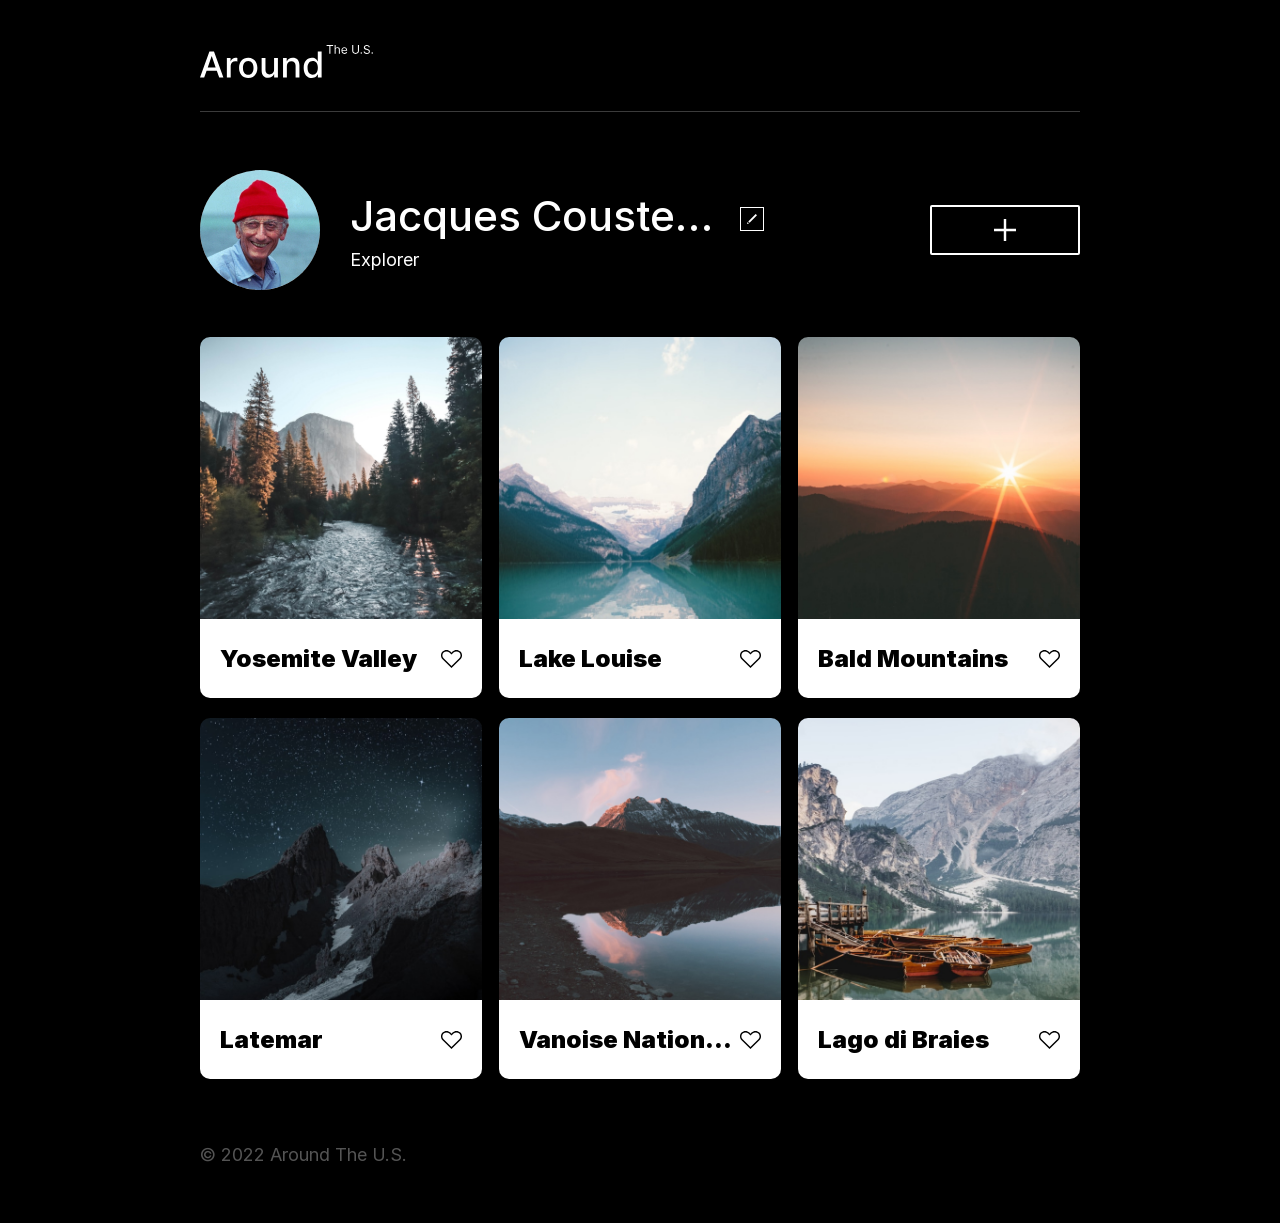
==== index.html @ 06f4f640 "image renames" ====
<!DOCTYPE html>
<html lang="en">
  <head>
    <meta charset="UTF-8" />
    <meta
      name="viewport"
      content="width=device-width, initial-scale=1.0, user-scalable=1.0, minimum-scale=1.0, maximum-scale=1.0"
    />
    <meta content="ie=edge" http-equiv="X-UA-Compatible" />
    <title>Around the U.S.</title>
    <link href="./pages/index.css" rel="stylesheet" />
  </head>
  <body class="page">
    <header class="header page__section">
      <img
        src="./images/logo.svg"
        alt="Around the U.S. Logo"
        class="header__logo"
      />
    </header>
    <main class="content">
      <section class="profile page__section">
        <img src="./images/avatar.jpg" alt="avatar" class="profile__image" />
        <div class="profile__info">
          <h1 class="profile__title">Jacques Cousteau</h1>
          <button class="profile__edit-button" type="button"></button>
          <p class="profile__description">Explorer</p>
        </div>
        <button class="profile__add-button" type="button"></button>
      </section>
      <section class="cards page__section">
        <ul class="cards__list">
          <li class="card">
            <img
              src="./images/yosemite.jpg"
              class="card__image"
              alt="Yosemite Valley"
            />
            <div class="card__description">
              <h2 class="card__title">Yosemite Valley</h2>
              <button class="card__like-button" type="button"></button>
            </div>
          </li>
          <li class="card">
            <img
              src="./images/lake-louise.jpg"
              class="card__image"
              alt="Lake Louise"
            />
            <div class="card__description">
              <h2 class="card__title">Lake Louise</h2>
              <button class="card__like-button"></button>
            </div>
          </li>
          <li class="card">
            <img
              src="./images/bald-mountains.jpg"
              class="card__image"
              alt="Bald Mountains"
            />
            <div class="card__description">
              <h2 class="card__title">Bald Mountains</h2>
              <button class="card__like-button"></button>
            </div>
          </li>
          <li class="card">
            <img src="./images/latemar.jpg" class="card__image" alt="Latemar" />
            <div class="card__description">
              <h2 class="card__title">Latemar</h2>
              <button class="card__like-button"></button>
            </div>
          </li>
          <li class="card">
            <img
              src="./images/vanoise.jpg"
              class="card__image"
              alt="Vanoise National Park"
            />
            <div class="card__description">
              <h2 class="card__title">Vanoise National Park</h2>
              <button class="card__like-button"></button>
            </div>
          </li>
          <li class="card">
            <img
              src="./images/lago.jpg"
              class="card__image"
              alt="Lago di Braies"
            />
            <div class="card__description">
              <h2 class="card__title">Lago di Braies</h2>
              <button class="card__like-button"></button>
            </div>
          </li>
        </ul>
      </section>
    </main>
    <footer class="footer page__section">
      <p class="footer__text">© 2022 Around The U.S.</p>
    </footer>
  </body>
</html>
---- pages/index.css ----
@import url(../vendor/normalize.css);
@import url(../vendor/fonts.css);
@import url(../blocks/page.css);
@import url(../blocks/header.css);
@import url(../blocks/profile.css);
@import url(../blocks/card.css);
@import url(../blocks/cards.css);
@import url(../blocks/footer.css);
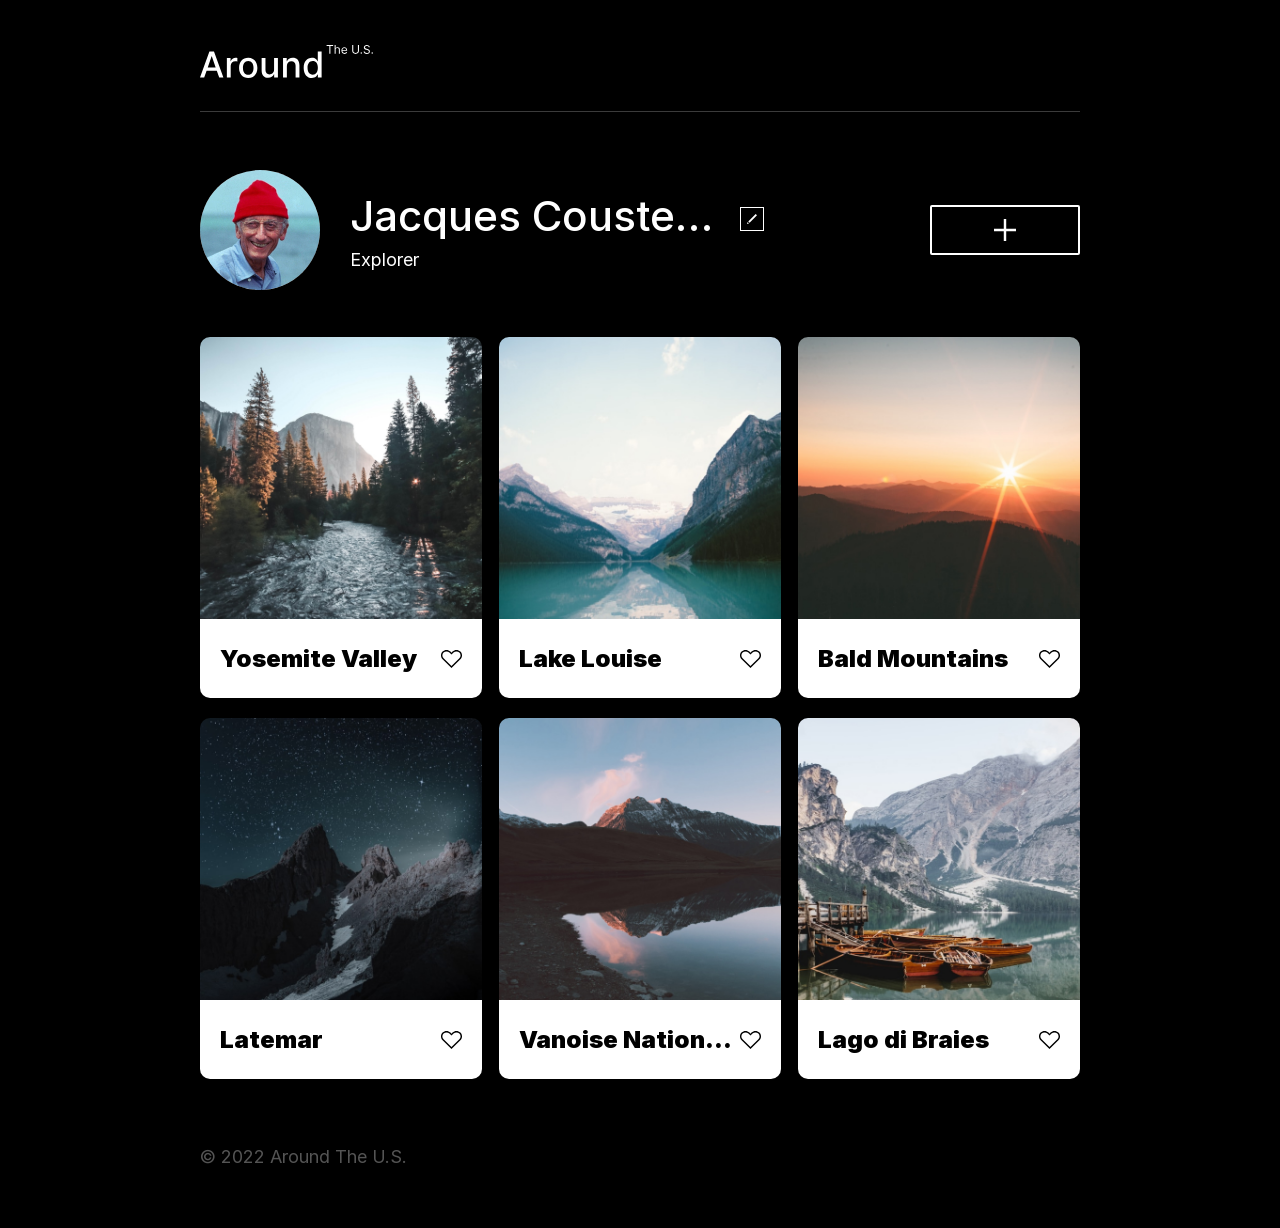
==== commit 78be8c64: "added link to Github pages" ====
--- a/index.html
+++ b/index.html
@@ -49,7 +49,7 @@
             />
             <div class="card__description">
               <h2 class="card__title">Lake Louise</h2>
-              <button class="card__like-button"></button>
+              <button class="card__like-button" type="button"></button>
             </div>
           </li>
           <li class="card">
@@ -60,14 +60,14 @@
             />
             <div class="card__description">
               <h2 class="card__title">Bald Mountains</h2>
-              <button class="card__like-button"></button>
+              <button class="card__like-button" type="button"></button>
             </div>
           </li>
           <li class="card">
             <img src="./images/latemar.jpg" class="card__image" alt="Latemar" />
             <div class="card__description">
               <h2 class="card__title">Latemar</h2>
-              <button class="card__like-button"></button>
+              <button class="card__like-button" type="button"></button>
             </div>
           </li>
           <li class="card">
@@ -78,7 +78,7 @@
             />
             <div class="card__description">
               <h2 class="card__title">Vanoise National Park</h2>
-              <button class="card__like-button"></button>
+              <button class="card__like-button" type="button"></button>
             </div>
           </li>
           <li class="card">
@@ -89,7 +89,7 @@
             />
             <div class="card__description">
               <h2 class="card__title">Lago di Braies</h2>
-              <button class="card__like-button"></button>
+              <button class="card__like-button" type="button"></button>
             </div>
           </li>
         </ul>
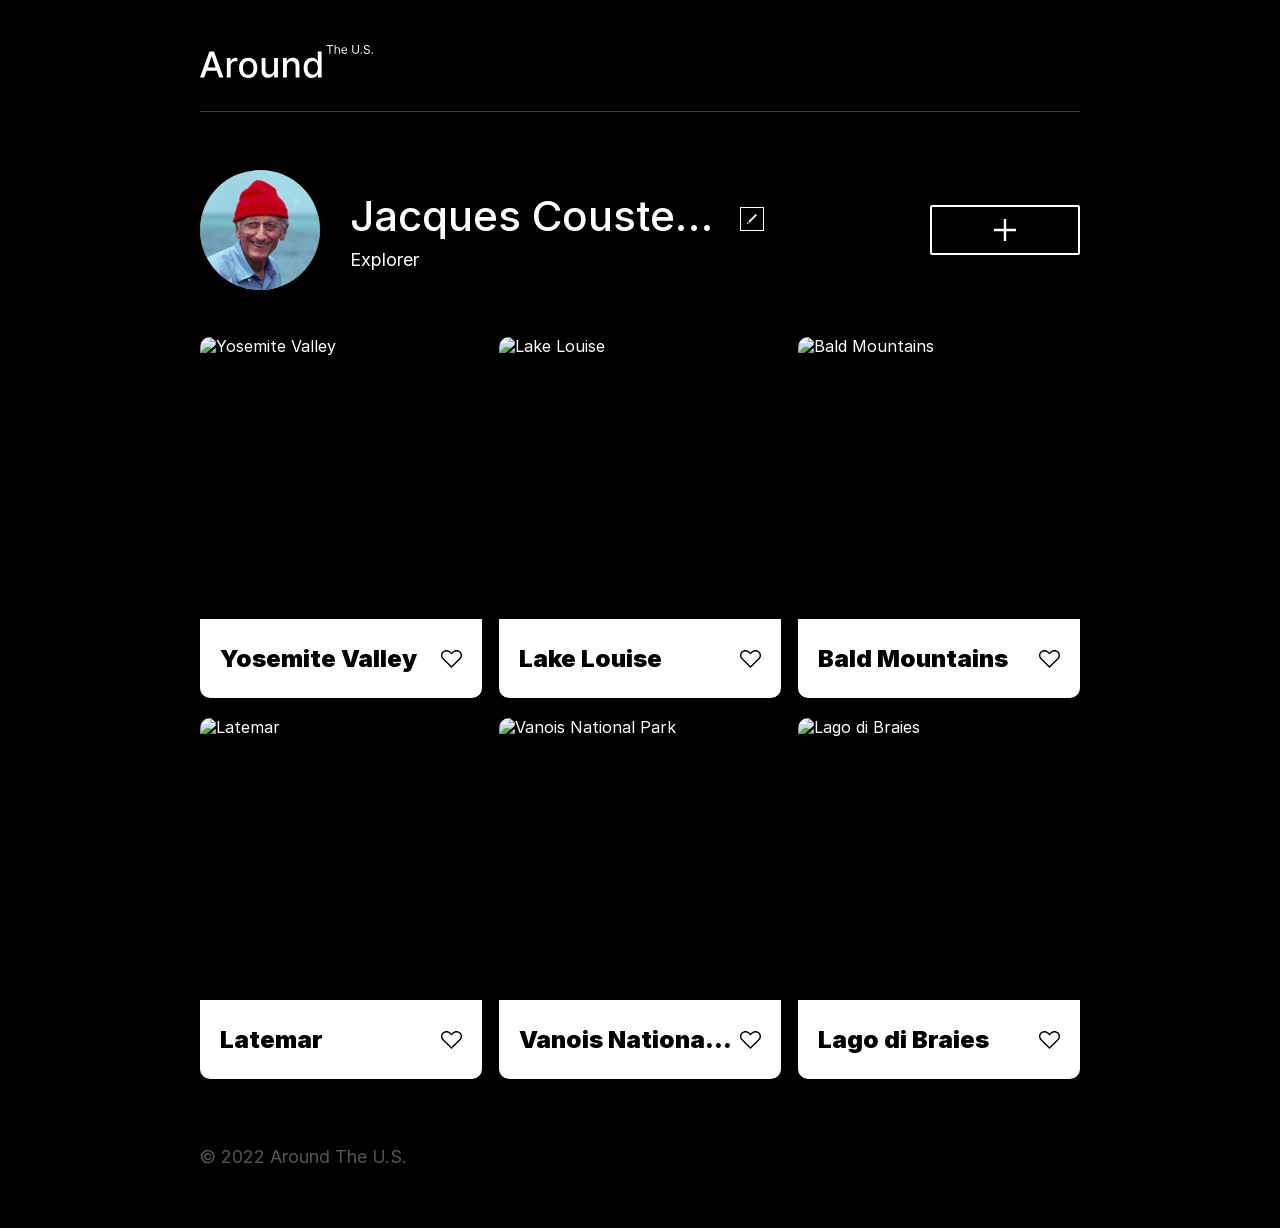
==== commit 6f05b086: "finalized stage 4" ====
--- a/index.html
+++ b/index.html
@@ -23,80 +23,56 @@
         <img src="./images/avatar.jpg" alt="avatar" class="profile__image" />
         <div class="profile__info">
           <h1 class="profile__title">Jacques Cousteau</h1>
-          <button class="profile__edit-button" type="button"></button>
+          <button
+            class="profile__edit-button"
+            id="profile-edit-button"
+            type="button"
+          ></button>
           <p class="profile__description">Explorer</p>
         </div>
         <button class="profile__add-button" type="button"></button>
       </section>
       <section class="cards page__section">
-        <ul class="cards__list">
-          <li class="card">
-            <img
-              src="./images/yosemite.jpg"
-              class="card__image"
-              alt="Yosemite Valley"
-            />
-            <div class="card__description">
-              <h2 class="card__title">Yosemite Valley</h2>
-              <button class="card__like-button" type="button"></button>
-            </div>
-          </li>
-          <li class="card">
-            <img
-              src="./images/lake-louise.jpg"
-              class="card__image"
-              alt="Lake Louise"
-            />
-            <div class="card__description">
-              <h2 class="card__title">Lake Louise</h2>
-              <button class="card__like-button" type="button"></button>
-            </div>
-          </li>
-          <li class="card">
-            <img
-              src="./images/bald-mountains.jpg"
-              class="card__image"
-              alt="Bald Mountains"
-            />
-            <div class="card__description">
-              <h2 class="card__title">Bald Mountains</h2>
-              <button class="card__like-button" type="button"></button>
-            </div>
-          </li>
-          <li class="card">
-            <img src="./images/latemar.jpg" class="card__image" alt="Latemar" />
-            <div class="card__description">
-              <h2 class="card__title">Latemar</h2>
-              <button class="card__like-button" type="button"></button>
-            </div>
-          </li>
-          <li class="card">
-            <img
-              src="./images/vanoise.jpg"
-              class="card__image"
-              alt="Vanoise National Park"
-            />
-            <div class="card__description">
-              <h2 class="card__title">Vanoise National Park</h2>
-              <button class="card__like-button" type="button"></button>
-            </div>
-          </li>
-          <li class="card">
-            <img
-              src="./images/lago.jpg"
-              class="card__image"
-              alt="Lago di Braies"
-            />
-            <div class="card__description">
-              <h2 class="card__title">Lago di Braies</h2>
-              <button class="card__like-button" type="button"></button>
-            </div>
-          </li>
-        </ul>
+        <ul class="cards__list"></ul>
       </section>
     </main>
     <footer class="footer page__section">
       <p class="footer__text">© 2022 Around The U.S.</p>
     </footer>
+    <div class="modal" id="profile-edit-modal">
+      <div class="modal__container">
+        <button class="modal__close" aria-label="Close"></button>
+        <h2 class="modal__title">Edit profile</h2>
+        <form class="modal__form">
+          <input
+            class="modal__input"
+            type="text"
+            name="title"
+            id="profile-title"
+            placeholder="Name"
+            required
+          />
+          <input
+            class="modal__input"
+            type="text"
+            name="description"
+            id="profile-description"
+            placeholder="Description"
+            required
+          />
+          <button type="submit" class="modal__button">Save</button>
+        </form>
+      </div>
+    </div>
+    <template id="card-template">
+      <li class="card">
+        <img src="" class="card__image" alt="" />
+        <div class="card__description">
+          <h2 class="card__title"></h2>
+          <button class="card__like-button" type="button"></button>
+        </div>
+      </li>
+    </template>
+    <script src="./scripts/index.js"></script>
   </body>
 </html>
--- a/pages/index.css
+++ b/pages/index.css
@@ -6,3 +6,4 @@
 @import url(../blocks/card.css);
 @import url(../blocks/cards.css);
 @import url(../blocks/footer.css);
+@import url(../blocks/modal.css);
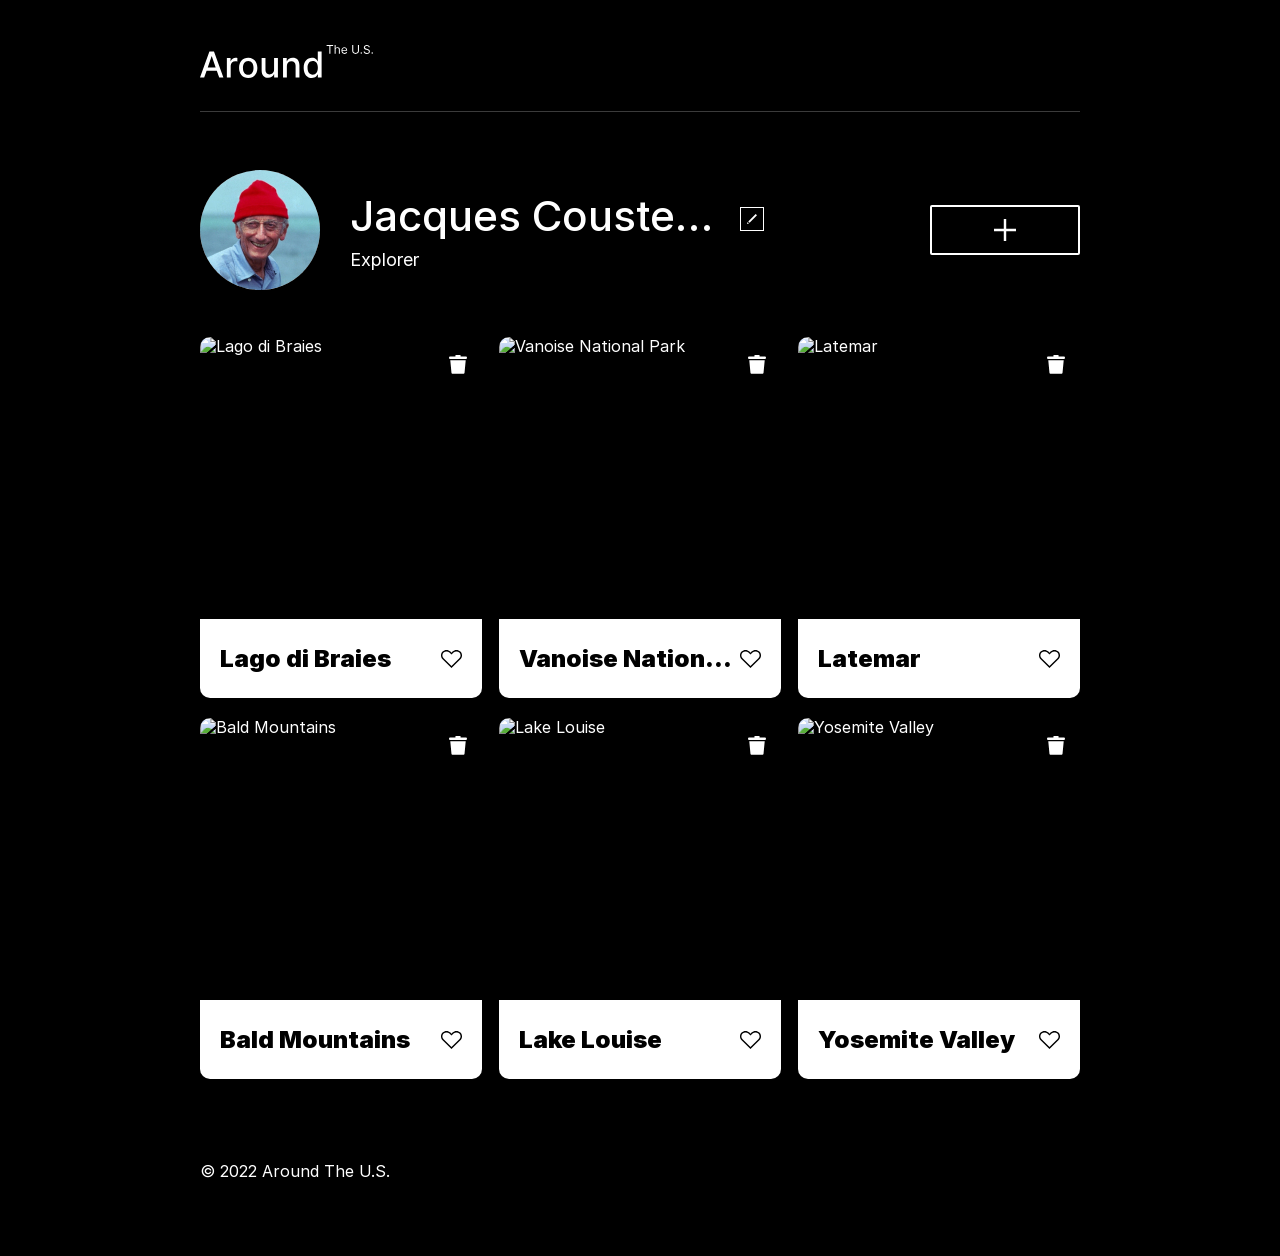
==== commit 59bbeeb4: "implement validation" ====
--- a/index.html
+++ b/index.html
@@ -2,77 +2,160 @@
 <html lang="en">
   <head>
     <meta charset="UTF-8" />
-    <meta
-      name="viewport"
-      content="width=device-width, initial-scale=1.0, user-scalable=1.0, minimum-scale=1.0, maximum-scale=1.0"
-    />
-    <meta content="ie=edge" http-equiv="X-UA-Compatible" />
-    <title>Around the U.S.</title>
-    <link href="./pages/index.css" rel="stylesheet" />
+    <meta name="viewport" content="width=device-width, initial-scale=1.0" />
+    <title>Around The U.S.</title>
+    <link rel="stylesheet" href="./pages/index.css" />
   </head>
   <body class="page">
-    <header class="header page__section">
-      <img
-        src="./images/logo.svg"
-        alt="Around the U.S. Logo"
-        class="header__logo"
-      />
-    </header>
-    <main class="content">
-      <section class="profile page__section">
-        <img src="./images/avatar.jpg" alt="avatar" class="profile__image" />
-        <div class="profile__info">
-          <h1 class="profile__title">Jacques Cousteau</h1>
+    <div class="page__content">
+      <header class="header page__section">
+        <img
+          src="./images/logo.svg"
+          alt="Around the U.S. Logo"
+          class="header__logo"
+        />
+      </header>
+
+      <main class="content">
+        <section class="profile page__section">
+          <img src="./images/avatar.jpg" alt="avatar" class="profile__image" />
+          <div class="profile__info">
+            <h1 class="profile__title" id="profile-title">Jacques Cousteau</h1>
+            <button
+              class="profile__edit-button"
+              type="button"
+              aria-label="Edit profile"
+            ></button>
+            <p class="profile__description" id="profile-description">
+              Explorer
+            </p>
+          </div>
           <button
-            class="profile__edit-button"
-            id="profile-edit-button"
+            class="profile__add-button"
             type="button"
+            aria-label="Add card"
           ></button>
-          <p class="profile__description">Explorer</p>
-        </div>
-        <button class="profile__add-button" type="button"></button>
-      </section>
-      <section class="cards page__section">
-        <ul class="cards__list"></ul>
-      </section>
-    </main>
-    <footer class="footer page__section">
-      <p class="footer__text">© 2022 Around The U.S.</p>
-    </footer>
+        </section>
+
+        <section class="cards page__section">
+          <ul class="cards__list"></ul>
+        </section>
+      </main>
+
+      <footer class="footer page__section">
+        <p class="footer__copyright">&copy; 2022 Around The U.S.</p>
+      </footer>
+    </div>
+
+    <!-- Edit Profile Modal -->
     <div class="modal" id="profile-edit-modal">
       <div class="modal__container">
-        <button class="modal__close" aria-label="Close"></button>
+        <button
+          class="modal__close"
+          type="button"
+          aria-label="Close modal"
+        ></button>
         <h2 class="modal__title">Edit profile</h2>
-        <form class="modal__form">
+        <form class="modal__form" name="profile-edit-form" novalidate>
           <input
             class="modal__input"
             type="text"
             name="title"
-            id="profile-title"
+            id="profile-title-input"
             placeholder="Name"
             required
+            minlength="2"
+            maxlength="40"
           />
+          <span class="modal__error" id="profile-title-input-error"></span>
           <input
             class="modal__input"
             type="text"
             name="description"
-            id="profile-description"
-            placeholder="Description"
+            id="profile-description-input"
+            placeholder="Explorer"
             required
+            minlength="2"
+            maxlength="200"
           />
-          <button type="submit" class="modal__button">Save</button>
+          <span
+            class="modal__error"
+            id="profile-description-input-error"
+          ></span>
+          <button class="modal__button" type="submit" disabled>Save</button>
         </form>
       </div>
     </div>
+
+    <!-- Add Card Modal -->
+    <div class="modal" id="add-card-modal">
+      <div class="modal__container">
+        <button
+          class="modal__close"
+          type="button"
+          aria-label="Close modal"
+        ></button>
+        <h2 class="modal__title">New place</h2>
+        <form class="modal__form" name="add-card-form">
+          <input
+            class="modal__input"
+            type="text"
+            name="title"
+            id="card-title"
+            placeholder="Title"
+            required
+            minlength="1"
+            maxlength="30"
+          />
+          <span class="modal__error" id="card-title-error"></span>
+          <input
+            class="modal__input"
+            type="url"
+            name="link"
+            id="card-url"
+            placeholder="Image URL"
+            required
+          />
+          <span class="modal__error" id="card-url-error"></span>
+          <button class="modal__button" type="submit" disabled>Create</button>
+        </form>
+      </div>
+    </div>
+
+    <!-- Preview Image Modal -->
+    <div class="modal" id="preview-image-modal">
+      <div class="modal__container modal__container_type_image">
+        <button
+          class="modal__close"
+          type="button"
+          aria-label="Close modal"
+        ></button>
+        <img class="modal__image" src="#" alt="" />
+        <p class="modal__caption"></p>
+      </div>
+    </div>
+
+    <!-- Card Template -->
     <template id="card-template">
       <li class="card">
-        <img src="" class="card__image" alt="" />
+        <button
+          class="card__delete-button"
+          type="button"
+          aria-label="Delete card"
+        ></button>
+        <img class="card__image" src="" alt="" />
         <div class="card__description">
           <h2 class="card__title"></h2>
-          <button class="card__like-button" type="button"></button>
+          <button
+            class="card__like-button"
+            type="button"
+            aria-label="Like card"
+          ></button>
         </div>
       </li>
     </template>
+
     <script src="./scripts/index.js"></script>
+    <script src="./scripts/validation.js"></script>
   </body>
 </html>
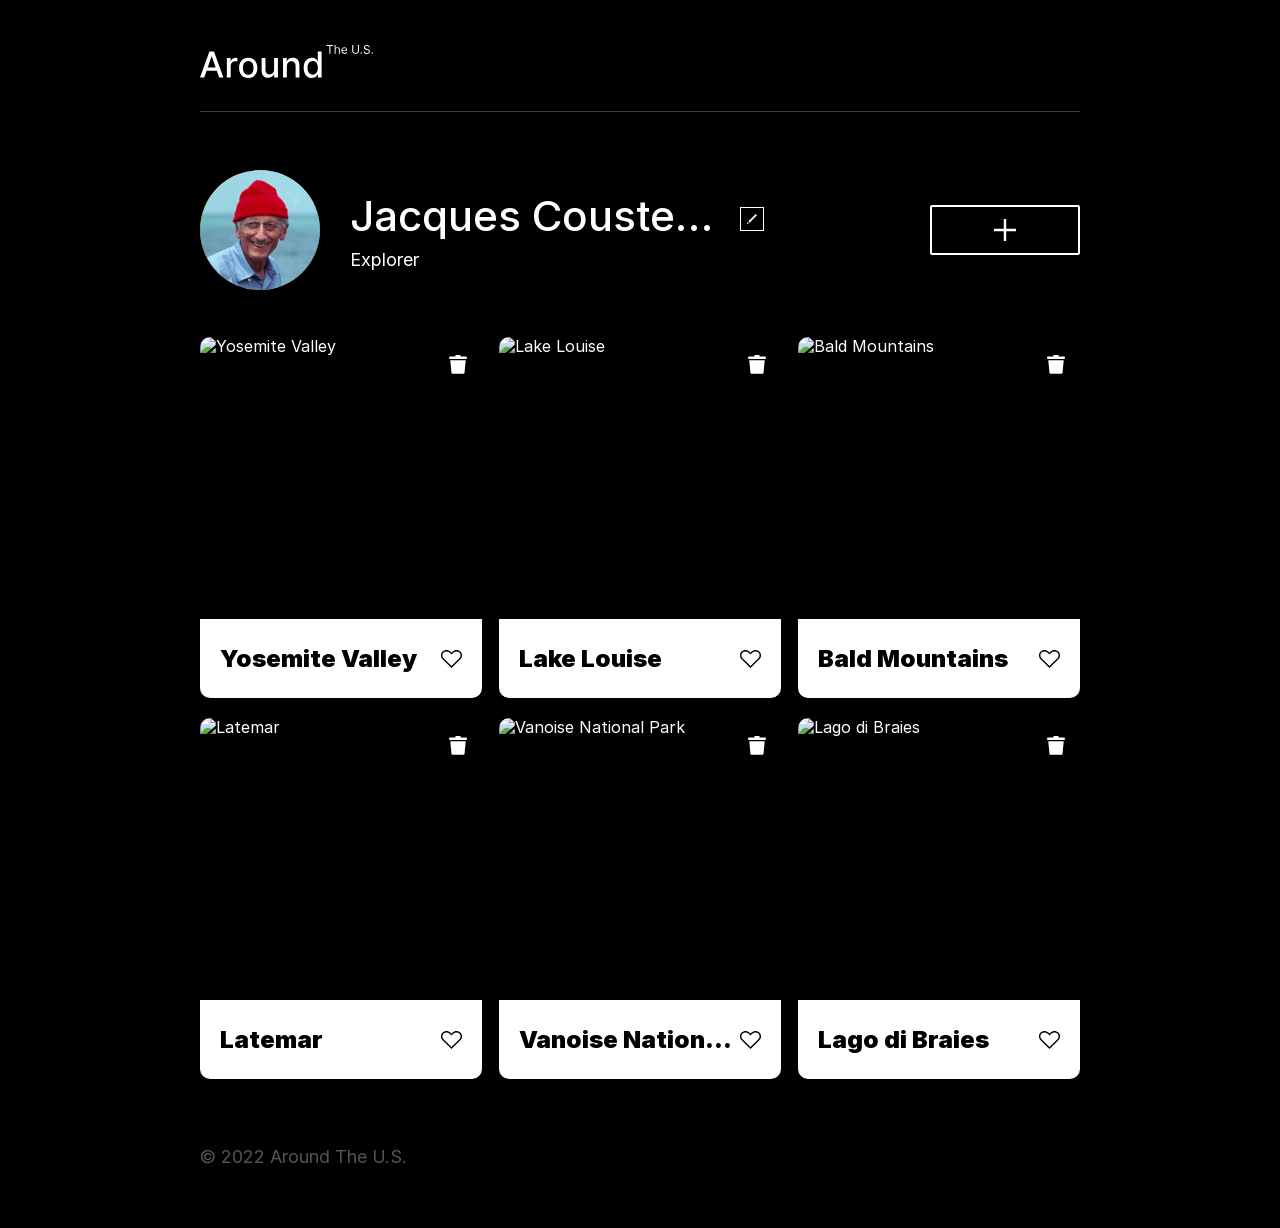
==== commit e953567d: "create Card class and FormValidator class" ====
--- a/index.html
+++ b/index.html
@@ -4,6 +4,7 @@
     <meta charset="UTF-8" />
     <meta name="viewport" content="width=device-width, initial-scale=1.0" />
     <title>Around The U.S.</title>
+    <!-- CSS Files -->
     <link rel="stylesheet" href="./pages/index.css" />
   </head>
   <body class="page">
@@ -15,7 +16,6 @@
           class="header__logo"
         />
       </header>
-
       <main class="content">
         <section class="profile page__section">
           <img src="./images/avatar.jpg" alt="avatar" class="profile__image" />
@@ -36,17 +36,14 @@
             aria-label="Add card"
           ></button>
         </section>
-
         <section class="cards page__section">
           <ul class="cards__list"></ul>
         </section>
       </main>
-
       <footer class="footer page__section">
-        <p class="footer__copyright">&copy; 2022 Around The U.S.</p>
+        <p class="footer__text">&copy; 2022 Around The U.S.</p>
       </footer>
     </div>
-
     <!-- Edit Profile Modal -->
     <div class="modal" id="profile-edit-modal">
       <div class="modal__container">
@@ -56,37 +53,40 @@
           aria-label="Close modal"
         ></button>
         <h2 class="modal__title">Edit profile</h2>
-        <form class="modal__form" name="profile-edit-form" novalidate>
-          <input
-            class="modal__input"
-            type="text"
-            name="title"
-            id="profile-title-input"
-            placeholder="Name"
-            required
-            minlength="2"
-            maxlength="40"
-          />
-          <span class="modal__error" id="profile-title-input-error"></span>
-          <input
-            class="modal__input"
-            type="text"
-            name="description"
-            id="profile-description-input"
-            placeholder="Explorer"
-            required
-            minlength="2"
-            maxlength="200"
-          />
-          <span
-            class="modal__error"
-            id="profile-description-input-error"
-          ></span>
+        <form class="modal__form" name="profile-form" novalidate>
+          <div class="modal__input-container">
+            <input
+              class="modal__input"
+              type="text"
+              name="title"
+              id="profile-title-input"
+              placeholder="Name"
+              required
+              minlength="2"
+              maxlength="40"
+            />
+            <span class="modal__error" id="profile-title-input-error"></span>
+          </div>
+          <div class="modal__input-container">
+            <input
+              class="modal__input"
+              type="text"
+              name="description"
+              id="profile-description-input"
+              placeholder="Explorer"
+              required
+              minlength="2"
+              maxlength="200"
+            />
+            <span
+              class="modal__error"
+              id="profile-description-input-error"
+            ></span>
+          </div>
           <button class="modal__button" type="submit" disabled>Save</button>
         </form>
       </div>
     </div>
-
     <!-- Add Card Modal -->
     <div class="modal" id="add-card-modal">
       <div class="modal__container">
@@ -96,32 +96,35 @@
           aria-label="Close modal"
         ></button>
         <h2 class="modal__title">New place</h2>
-        <form class="modal__form" name="add-card-form">
-          <input
-            class="modal__input"
-            type="text"
-            name="title"
-            id="card-title"
-            placeholder="Title"
-            required
-            minlength="1"
-            maxlength="30"
-          />
-          <span class="modal__error" id="card-title-error"></span>
-          <input
-            class="modal__input"
-            type="url"
-            name="link"
-            id="card-url"
-            placeholder="Image URL"
-            required
-          />
-          <span class="modal__error" id="card-url-error"></span>
+        <form class="modal__form" name="card-form">
+          <div class="modal__input-container">
+            <input
+              class="modal__input"
+              type="text"
+              name="title"
+              id="card-title"
+              placeholder="Title"
+              required
+              minlength="1"
+              maxlength="30"
+            />
+            <span class="modal__error" id="card-title-error"></span>
+          </div>
+          <div class="modal__input-container">
+            <input
+              class="modal__input"
+              type="url"
+              name="link"
+              id="card-url"
+              placeholder="Image URL"
+              required
+            />
+            <span class="modal__error" id="card-url-error"></span>
+          </div>
           <button class="modal__button" type="submit" disabled>Create</button>
         </form>
       </div>
     </div>
-
     <!-- Preview Image Modal -->
     <div class="modal" id="preview-image-modal">
       <div class="modal__container modal__container_type_image">
@@ -134,7 +137,6 @@
         <p class="modal__caption"></p>
       </div>
     </div>
-
     <!-- Card Template -->
     <template id="card-template">
       <li class="card">
@@ -154,8 +156,7 @@
         </div>
       </li>
     </template>
-
-    <script src="./scripts/index.js"></script>
-    <script src="./scripts/validation.js"></script>
+    <!-- Updated Script Tags -->
+    <script type="module" src="./pages/index.js"></script>
   </body>
 </html>
